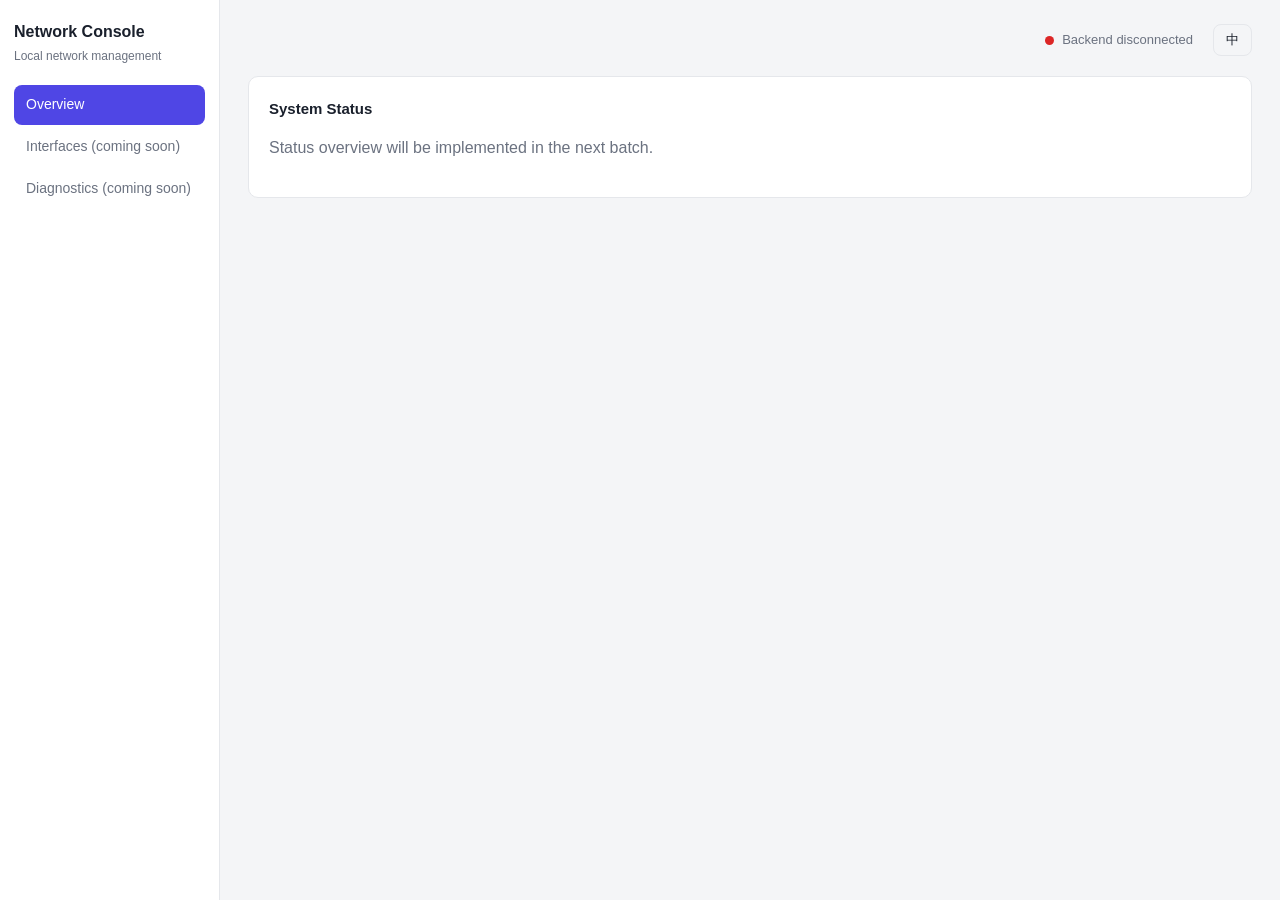
==== src/network_console/web/index.html @ 93f38b8c "chore: init macos-network-console skeleton (P0-01~P0-07)" ====
<!DOCTYPE html>
<html lang="zh-CN">
<head>
<meta charset="utf-8">
<meta name="viewport" content="width=device-width, initial-scale=1">
<meta name="csrf-token" content="__CSRF_TOKEN__">
<title>网络控制台</title>
<link rel="stylesheet" href="style.css">
</head>
<body>
<div class="app">
  <aside class="sidebar">
    <div class="brand" data-i18n="app.title"></div>
    <div class="brand-sub" data-i18n="app.subtitle"></div>
    <nav>
      <div class="nav-item active" data-i18n="nav.overview"></div>
      <div class="nav-item disabled" data-i18n="nav.interfaces"></div>
      <div class="nav-item disabled" data-i18n="nav.diagnostics"></div>
    </nav>
  </aside>

  <main class="content">
    <header class="topbar">
      <span id="backend-status" class="status-dot"></span>
      <span id="backend-status-text" data-i18n="status.connected"></span>
      <button id="lang-btn" class="btn-ghost">中</button>
    </header>

    <section class="card">
      <h2 data-i18n="status.title"></h2>
      <p class="muted" data-i18n="status.placeholder"></p>
    </section>
  </main>
</div>

<script src="i18n.js"></script>
<script src="app.js"></script>
</body>
</html>
---- src/network_console/web/style.css ----
:root {
  --bg: #f4f5f7;
  --card: #ffffff;
  --ink: #1a202c;
  --muted: #6b7280;
  --line: #e5e7eb;
  --accent: #4f46e5;
  --accent-hover: #4338ca;
  --ok: #059669;
  --bad: #dc2626;
  --warn: #d97706;
}

@media (prefers-color-scheme: dark) {
  :root {
    --bg: #101014;
    --card: #1c1c22;
    --ink: #e5e7eb;
    --muted: #9ca3af;
    --line: #2a2a33;
    --accent: #6d64f5;
    --accent-hover: #7c74f7;
    --ok: #10b981;
    --bad: #f87171;
    --warn: #fbbf24;
  }
}

* { box-sizing: border-box; }
body {
  margin: 0;
  font-family: -apple-system, "SF Pro Text", "PingFang SC", "Microsoft YaHei", sans-serif;
  background: var(--bg);
  color: var(--ink);
  line-height: 1.55;
  -webkit-font-smoothing: antialiased;
}

.app { display: flex; min-height: 100vh; }

.sidebar {
  width: 220px;
  flex-shrink: 0;
  background: var(--card);
  border-right: 1px solid var(--line);
  padding: 20px 14px;
}
.brand { font-size: 16px; font-weight: 700; }
.brand-sub { font-size: 12px; color: var(--muted); margin-top: 2px; margin-bottom: 20px; }
.nav-item {
  padding: 9px 12px;
  border-radius: 8px;
  font-size: 14px;
  cursor: pointer;
  color: var(--ink);
  margin-bottom: 2px;
}
.nav-item.active { background: var(--accent); color: #fff; }
.nav-item.disabled { color: var(--muted); cursor: default; }

.content { flex: 1; padding: 24px 28px; }
.topbar {
  display: flex;
  align-items: center;
  gap: 8px;
  justify-content: flex-end;
  margin-bottom: 20px;
}
.status-dot { width: 9px; height: 9px; border-radius: 50%; display: inline-block; }
.status-dot.ok { background: var(--ok); }
.status-dot.bad { background: var(--bad); }
#backend-status-text { font-size: 13px; color: var(--muted); margin-right: 12px; }

.btn-ghost {
  border: 1px solid var(--line);
  background: transparent;
  color: var(--ink);
  border-radius: 8px;
  padding: 6px 12px;
  font-size: 13px;
  cursor: pointer;
  font-family: inherit;
}
.btn-ghost:hover { background: var(--card); border-color: var(--accent); }

.card {
  background: var(--card);
  border: 1px solid var(--line);
  border-radius: 10px;
  padding: 20px;
}
.card h2 { margin: 0 0 10px; font-size: 15px; font-weight: 650; }
.muted { color: var(--muted); }

@media (max-width: 700px) {
  .app { flex-direction: column; }
  .sidebar { width: 100%; border-right: none; border-bottom: 1px solid var(--line); }
}
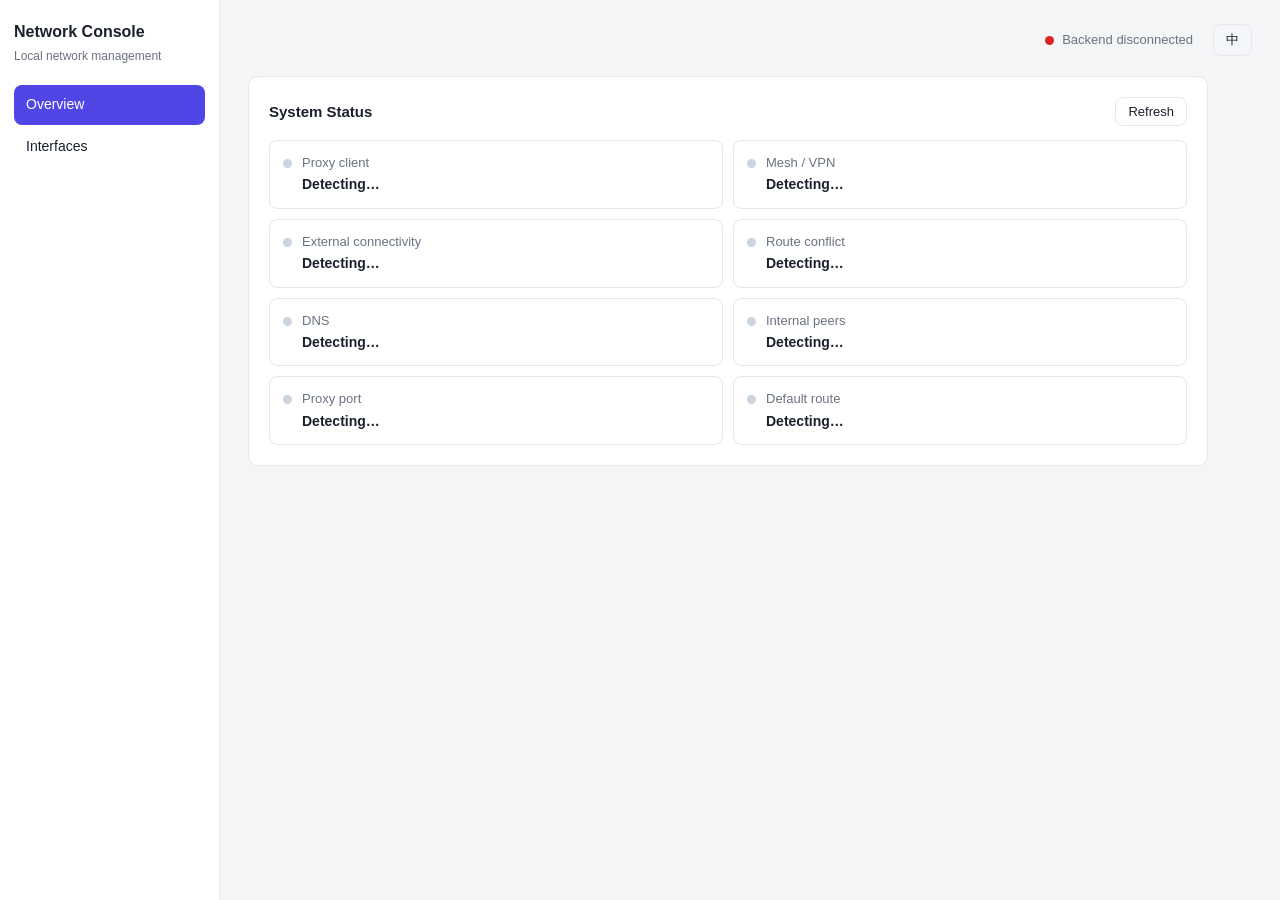
==== commit 900ed972: "feat(web): status overview + interface overview with inline SVG (P0-11)" ====
--- a/src/network_console/web/index.html
+++ b/src/network_console/web/index.html
@@ -13,9 +13,8 @@
     <div class="brand" data-i18n="app.title"></div>
     <div class="brand-sub" data-i18n="app.subtitle"></div>
     <nav>
-      <div class="nav-item active" data-i18n="nav.overview"></div>
-      <div class="nav-item disabled" data-i18n="nav.interfaces"></div>
-      <div class="nav-item disabled" data-i18n="nav.diagnostics"></div>
+      <div class="nav-item active" data-page="status" data-i18n="nav.overview"></div>
+      <div class="nav-item" data-page="interface" data-i18n="nav.interfaces"></div>
     </nav>
   </aside>
 
@@ -26,9 +25,21 @@
       <button id="lang-btn" class="btn-ghost">中</button>
     </header>
 
-    <section class="card">
-      <h2 data-i18n="status.title"></h2>
-      <p class="muted" data-i18n="status.placeholder"></p>
+    <section id="page-status" class="page">
+      <div class="card">
+        <div class="card-head">
+          <h2 data-i18n="status.title"></h2>
+          <button id="btn-check" class="btn-ghost" data-i18n="common.refresh"></button>
+        </div>
+        <div id="status-grid" aria-live="polite"></div>
+      </div>
+    </section>
+
+    <section id="page-interface" class="page" style="display:none">
+      <div class="card">
+        <div class="card-head"><h2 data-i18n="interface.title"></h2></div>
+        <div id="interface-list"></div>
+      </div>
     </section>
   </main>
 </div>
--- a/src/network_console/web/style.css
+++ b/src/network_console/web/style.css
@@ -37,62 +37,69 @@
 }
 
 .app { display: flex; min-height: 100vh; }
-
 .sidebar {
-  width: 220px;
-  flex-shrink: 0;
-  background: var(--card);
-  border-right: 1px solid var(--line);
-  padding: 20px 14px;
+  width: 220px; flex-shrink: 0; background: var(--card);
+  border-right: 1px solid var(--line); padding: 20px 14px;
 }
 .brand { font-size: 16px; font-weight: 700; }
 .brand-sub { font-size: 12px; color: var(--muted); margin-top: 2px; margin-bottom: 20px; }
 .nav-item {
-  padding: 9px 12px;
-  border-radius: 8px;
-  font-size: 14px;
-  cursor: pointer;
-  color: var(--ink);
-  margin-bottom: 2px;
+  padding: 9px 12px; border-radius: 8px; font-size: 14px; cursor: pointer;
+  color: var(--ink); margin-bottom: 2px;
 }
+.nav-item:hover { background: var(--line); }
 .nav-item.active { background: var(--accent); color: #fff; }
-.nav-item.disabled { color: var(--muted); cursor: default; }
 
 .content { flex: 1; padding: 24px 28px; }
-.topbar {
-  display: flex;
-  align-items: center;
-  gap: 8px;
-  justify-content: flex-end;
-  margin-bottom: 20px;
-}
+.topbar { display: flex; align-items: center; gap: 8px; justify-content: flex-end; margin-bottom: 20px; }
 .status-dot { width: 9px; height: 9px; border-radius: 50%; display: inline-block; }
 .status-dot.ok { background: var(--ok); }
 .status-dot.bad { background: var(--bad); }
 #backend-status-text { font-size: 13px; color: var(--muted); margin-right: 12px; }
 
 .btn-ghost {
-  border: 1px solid var(--line);
-  background: transparent;
-  color: var(--ink);
-  border-radius: 8px;
-  padding: 6px 12px;
-  font-size: 13px;
-  cursor: pointer;
-  font-family: inherit;
+  border: 1px solid var(--line); background: transparent; color: var(--ink);
+  border-radius: 8px; padding: 6px 12px; font-size: 13px; cursor: pointer; font-family: inherit;
 }
 .btn-ghost:hover { background: var(--card); border-color: var(--accent); }
 
-.card {
-  background: var(--card);
-  border: 1px solid var(--line);
-  border-radius: 10px;
-  padding: 20px;
-}
-.card h2 { margin: 0 0 10px; font-size: 15px; font-weight: 650; }
+.card { background: var(--card); border: 1px solid var(--line); border-radius: 10px; padding: 20px; }
+.card-head { display: flex; align-items: center; justify-content: space-between; margin-bottom: 14px; }
+.card-head h2 { margin: 0; font-size: 15px; font-weight: 650; }
 .muted { color: var(--muted); }
+.page { max-width: 960px; }
+
+/* 状态卡 */
+#status-grid { display: grid; grid-template-columns: 1fr 1fr; gap: 10px; }
+@media (max-width: 640px) { #status-grid { grid-template-columns: 1fr; } }
+.st { display: flex; gap: 10px; align-items: flex-start; padding: 12px 13px; border: 1px solid var(--line); border-radius: 8px; }
+.st .dot { width: 9px; height: 9px; border-radius: 50%; margin-top: 6px; flex-shrink: 0; background: #cbd5e1; }
+.st.ok .dot { background: var(--ok); }
+.st.bad .dot { background: var(--bad); }
+.st .txt { min-width: 0; }
+.st .lbl { font-size: 13px; color: var(--muted); }
+.st .val { font-size: 14px; font-weight: 600; margin-top: 1px; }
+.st.ok .val { color: var(--ok); }
+.st.bad .val { color: var(--bad); }
+.st .hint { font-size: 12px; color: var(--muted); margin-top: 3px; }
+
+/* 接口卡 */
+.gateway { font-size: 13px; margin-bottom: 12px; }
+.iface { border: 1px solid var(--line); border-radius: 8px; padding: 12px 14px; margin-bottom: 10px; }
+.iface .row1 { display: flex; align-items: center; gap: 8px; }
+.iface .dot { width: 9px; height: 9px; border-radius: 50%; background: #cbd5e1; }
+.iface.up .dot { background: var(--ok); }
+.iface.down .dot { background: var(--bad); }
+.iface .iname { font-weight: 650; font-size: 14px; }
+.iface .istate { font-size: 12px; color: var(--muted); }
+.iface .row2 { font-size: 13px; margin-top: 4px; display: flex; gap: 12px; flex-wrap: wrap; }
+.iface .imac { color: var(--muted); font-family: monospace; font-size: 12px; }
+.iface .imtu { color: var(--muted); font-size: 12px; }
+.iface .row3 { font-size: 12.5px; color: var(--muted); margin: 6px 0 4px; }
+.iface .traffic { font-variant-numeric: tabular-nums; }
 
 @media (max-width: 700px) {
   .app { flex-direction: column; }
   .sidebar { width: 100%; border-right: none; border-bottom: 1px solid var(--line); }
+  .sidebar nav { display: flex; gap: 4px; }
 }
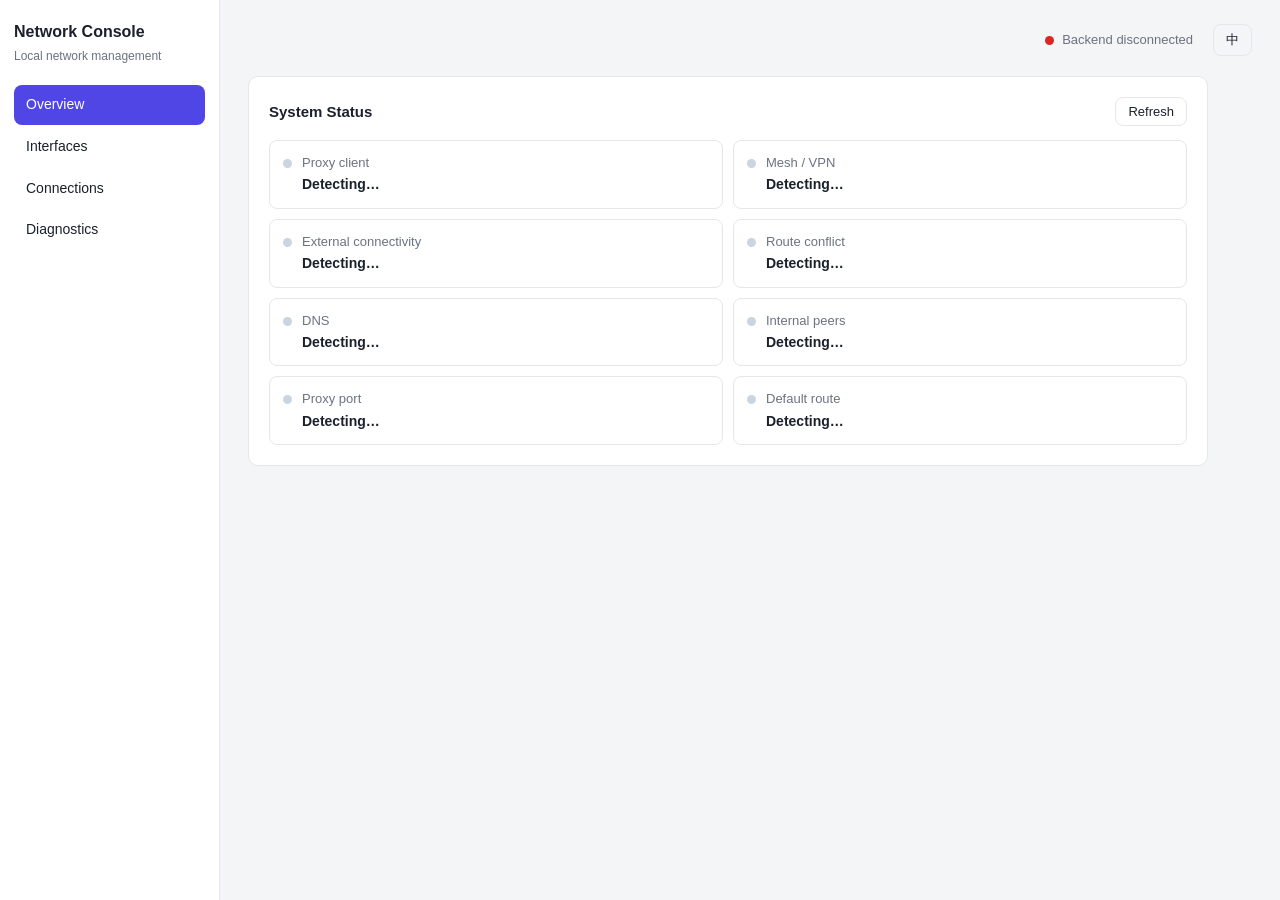
==== commit 264c795d: "feat(web): connection list + diagnostics toolbox pages (P0-12, P0-13) - 连接页：进程名/端口前端过滤，scope=own 权限提" ====
--- a/src/network_console/web/index.html
+++ b/src/network_console/web/index.html
@@ -15,6 +15,8 @@
     <nav>
       <div class="nav-item active" data-page="status" data-i18n="nav.overview"></div>
       <div class="nav-item" data-page="interface" data-i18n="nav.interfaces"></div>
+      <div class="nav-item" data-page="connection" data-i18n="nav.connections"></div>
+      <div class="nav-item" data-page="diagnostics" data-i18n="nav.diagnostics"></div>
     </nav>
   </aside>
 
@@ -41,6 +43,29 @@
         <div id="interface-list"></div>
       </div>
     </section>
+
+    <section id="page-connection" class="page" style="display:none">
+      <div class="card">
+        <div class="card-head"><h2 data-i18n="conn.title"></h2></div>
+        <div class="conn-toolbar">
+          <input id="conn-filter-proc" class="input" data-i18n-ph="conn.filterProc" autocomplete="off">
+          <input id="conn-filter-port" class="input" data-i18n-ph="conn.filterPort" autocomplete="off">
+        </div>
+        <div id="conn-meta" class="muted"></div>
+        <div id="conn-list"></div>
+      </div>
+    </section>
+
+    <section id="page-diagnostics" class="page" style="display:none">
+      <div class="card">
+        <div class="card-head">
+          <h2 data-i18n="diag.title"></h2>
+          <button id="diag-clear" class="btn-ghost" data-i18n="diag.clear"></button>
+        </div>
+        <div id="diag-tools"></div>
+        <div id="diag-results"></div>
+      </div>
+    </section>
   </main>
 </div>
 
--- a/src/network_console/web/style.css
+++ b/src/network_console/web/style.css
@@ -103,3 +103,50 @@
   .sidebar { width: 100%; border-right: none; border-bottom: 1px solid var(--line); }
   .sidebar nav { display: flex; gap: 4px; }
 }
+
+/* 输入框 */
+.input {
+  border: 1px solid var(--line); background: var(--bg); color: var(--ink);
+  border-radius: 8px; padding: 6px 10px; font-size: 13px; font-family: inherit; min-width: 0;
+}
+.input:focus { outline: none; border-color: var(--accent); }
+
+/* 连接监控 */
+.conn-toolbar { display: flex; gap: 8px; margin-bottom: 10px; }
+.conn-toolbar .input { flex: 1; }
+#conn-meta { font-size: 12px; margin-bottom: 10px; }
+.conn {
+  display: flex; align-items: center; gap: 8px; flex-wrap: wrap;
+  border: 1px solid var(--line); border-radius: 8px; padding: 7px 10px; margin-bottom: 6px;
+  font-size: 13px; font-variant-numeric: tabular-nums;
+}
+.conn.listen { border-left: 3px solid var(--ok); }
+.conn-proc { font-weight: 600; }
+.conn-pid { color: var(--muted); font-family: monospace; }
+.conn-proto { color: var(--accent); font-size: 11px; font-weight: 650; }
+.conn-addr { color: var(--muted); font-family: monospace; font-size: 12px; }
+.conn-state { font-size: 11px; padding: 1px 6px; border-radius: 4px; background: var(--line); color: var(--muted); }
+
+/* 诊断工具箱 */
+#diag-tools { display: grid; grid-template-columns: 1fr 1fr; gap: 10px; }
+@media (max-width: 640px) { #diag-tools { grid-template-columns: 1fr; } }
+.diag-tool { border: 1px solid var(--line); border-radius: 8px; padding: 12px 13px; }
+.diag-head { display: flex; align-items: center; gap: 8px; }
+.diag-name { font-weight: 650; font-size: 14px; }
+.diag-unavail { font-size: 11px; color: var(--warn); }
+.diag-desc { font-size: 12px; color: var(--muted); margin: 3px 0 8px; }
+.diag-row { display: flex; gap: 8px; }
+.diag-row .input { flex: 1; }
+.diag-status { font-size: 12px; color: var(--accent); min-height: 18px; margin-top: 6px; }
+.diag-results-title { font-size: 13px; font-weight: 650; margin: 18px 0 8px; }
+.diag-result { border: 1px solid var(--line); border-radius: 8px; padding: 10px 12px; margin-bottom: 8px; }
+.diag-result.ok { border-left: 3px solid var(--ok); }
+.diag-result.bad { border-left: 3px solid var(--bad); }
+.diag-result-head { display: flex; gap: 10px; align-items: baseline; flex-wrap: wrap; }
+.diag-result-tool { font-weight: 650; font-size: 13px; text-transform: uppercase; color: var(--accent); }
+.diag-result-target { font-family: monospace; font-size: 12px; color: var(--muted); }
+.diag-result-summary { font-size: 13px; font-weight: 600; }
+.diag-result-detail { font-size: 12px; color: var(--muted); margin-top: 4px; font-variant-numeric: tabular-nums; }
+.diag-raw { margin-top: 6px; }
+.diag-raw summary { font-size: 12px; color: var(--muted); cursor: pointer; }
+.diag-raw pre { font-size: 12px; font-family: monospace; white-space: pre-wrap; word-break: break-all; margin: 6px 0 0; padding: 8px; background: var(--bg); border-radius: 6px; }
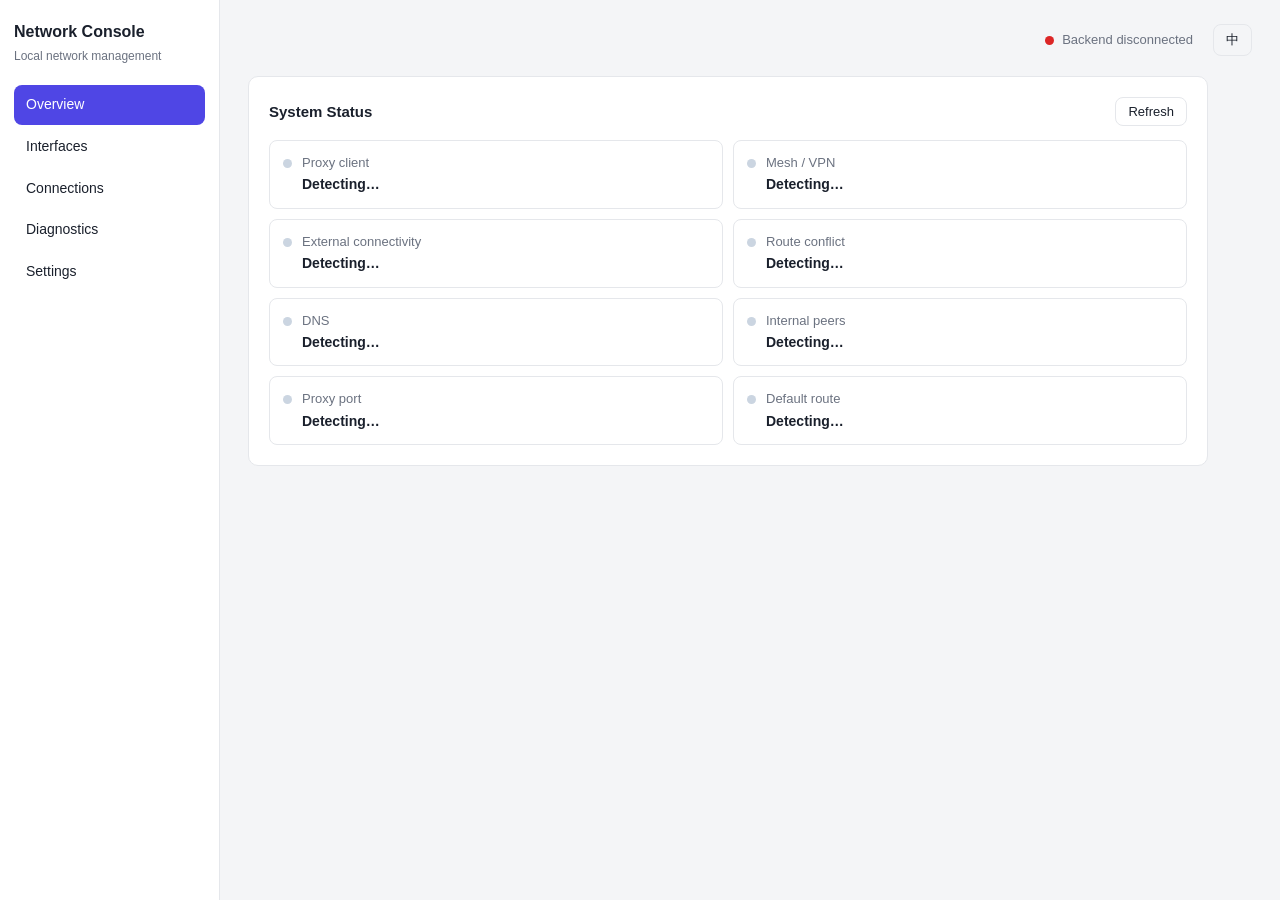
==== commit 6eccceee: "feat(web): settings page (theme/privacy) + i18n consolidation (P0-15) - 主题三态 follow/light/dark，follo" ====
--- a/src/network_console/web/index.html
+++ b/src/network_console/web/index.html
@@ -4,7 +4,14 @@
 <meta charset="utf-8">
 <meta name="viewport" content="width=device-width, initial-scale=1">
 <meta name="csrf-token" content="__CSRF_TOKEN__">
-<title>网络控制台</title>
+<title>Network Console</title>
+<script>
+(function () {
+  var m = localStorage.getItem("mnc.theme") || "follow";
+  var e = m === "follow" ? (window.matchMedia("(prefers-color-scheme: dark)").matches ? "dark" : "light") : m;
+  document.documentElement.setAttribute("data-theme", e);
+})();
+</script>
 <link rel="stylesheet" href="style.css">
 </head>
 <body>
@@ -17,6 +24,7 @@
       <div class="nav-item" data-page="interface" data-i18n="nav.interfaces"></div>
       <div class="nav-item" data-page="connection" data-i18n="nav.connections"></div>
       <div class="nav-item" data-page="diagnostics" data-i18n="nav.diagnostics"></div>
+      <div class="nav-item" data-page="settings" data-i18n="nav.settings"></div>
     </nav>
   </aside>
 
@@ -24,7 +32,7 @@
     <header class="topbar">
       <span id="backend-status" class="status-dot"></span>
       <span id="backend-status-text" data-i18n="status.connected"></span>
-      <button id="lang-btn" class="btn-ghost">中</button>
+      <button id="lang-btn" class="btn-ghost">EN</button>
     </header>
 
     <section id="page-status" class="page">
@@ -66,6 +74,34 @@
         <div id="diag-results"></div>
       </div>
     </section>
+
+    <section id="page-settings" class="page" style="display:none">
+      <div class="card">
+        <div class="card-head"><h2 data-i18n="settings.title"></h2></div>
+        <div class="setting-row">
+          <div class="setting-label" data-i18n="settings.theme"></div>
+          <div class="setting-control theme-picker" id="theme-picker">
+            <label><input type="radio" name="theme" value="follow"> <span data-i18n="settings.theme.follow"></span></label>
+            <label><input type="radio" name="theme" value="light"> <span data-i18n="settings.theme.light"></span></label>
+            <label><input type="radio" name="theme" value="dark"> <span data-i18n="settings.theme.dark"></span></label>
+          </div>
+        </div>
+        <div class="setting-row">
+          <div class="setting-label">
+            <div data-i18n="settings.privacy"></div>
+            <div class="setting-sub muted" data-i18n="settings.privacy.desc"></div>
+          </div>
+          <div class="setting-control">
+            <label class="switch">
+              <input type="checkbox" id="privacy-toggle">
+              <span class="slider"></span>
+            </label>
+          </div>
+        </div>
+        <div class="setting-note muted" data-i18n="settings.privacy.tip"></div>
+        <div class="setting-saved muted" id="settings-saved" data-i18n="settings.saved" style="display:none"></div>
+      </div>
+    </section>
   </main>
 </div>
 
--- a/src/network_console/web/style.css
+++ b/src/network_console/web/style.css
@@ -12,7 +12,7 @@
 }
 
 @media (prefers-color-scheme: dark) {
-  :root {
+  :root:not([data-theme="light"]) {
     --bg: #101014;
     --card: #1c1c22;
     --ink: #e5e7eb;
@@ -24,6 +24,19 @@
     --bad: #f87171;
     --warn: #fbbf24;
   }
+}
+
+:root[data-theme="dark"] {
+  --bg: #101014;
+  --card: #1c1c22;
+  --ink: #e5e7eb;
+  --muted: #9ca3af;
+  --line: #2a2a33;
+  --accent: #6d64f5;
+  --accent-hover: #7c74f7;
+  --ok: #10b981;
+  --bad: #f87171;
+  --warn: #fbbf24;
 }
 
 * { box-sizing: border-box; }
@@ -150,3 +163,23 @@
 .diag-raw { margin-top: 6px; }
 .diag-raw summary { font-size: 12px; color: var(--muted); cursor: pointer; }
 .diag-raw pre { font-size: 12px; font-family: monospace; white-space: pre-wrap; word-break: break-all; margin: 6px 0 0; padding: 8px; background: var(--bg); border-radius: 6px; }
+.diag-warning { margin-top: 6px; padding: 8px 10px; border: 1px solid var(--warn); border-left: 3px solid var(--warn); background: rgba(217,119,6,0.08); color: var(--ink); border-radius: 6px; font-size: 12px; line-height: 1.5; }
+
+/* 设置页 */
+.setting-row { display: flex; align-items: center; justify-content: space-between; gap: 16px; padding: 12px 0; border-bottom: 1px solid var(--line); }
+.setting-label { font-size: 14px; font-weight: 600; }
+.setting-sub { font-size: 12px; font-weight: 400; margin-top: 2px; }
+.setting-control { flex-shrink: 0; }
+.theme-picker { display: flex; gap: 14px; }
+.theme-picker label { display: flex; align-items: center; gap: 5px; font-size: 13px; cursor: pointer; }
+.theme-picker input { accent-color: var(--accent); }
+.setting-note { font-size: 12px; margin-top: 12px; line-height: 1.6; }
+.setting-saved { font-size: 12px; color: var(--ok); margin-top: 8px; }
+
+/* 开关 */
+.switch { position: relative; display: inline-block; width: 44px; height: 24px; }
+.switch input { opacity: 0; width: 0; height: 0; }
+.slider { position: absolute; cursor: pointer; inset: 0; background: var(--line); border-radius: 24px; transition: 0.2s; }
+.slider::before { content: ""; position: absolute; height: 18px; width: 18px; left: 3px; top: 3px; background: #fff; border-radius: 50%; transition: 0.2s; }
+.switch input:checked + .slider { background: var(--accent); }
+.switch input:checked + .slider::before { transform: translateX(20px); }
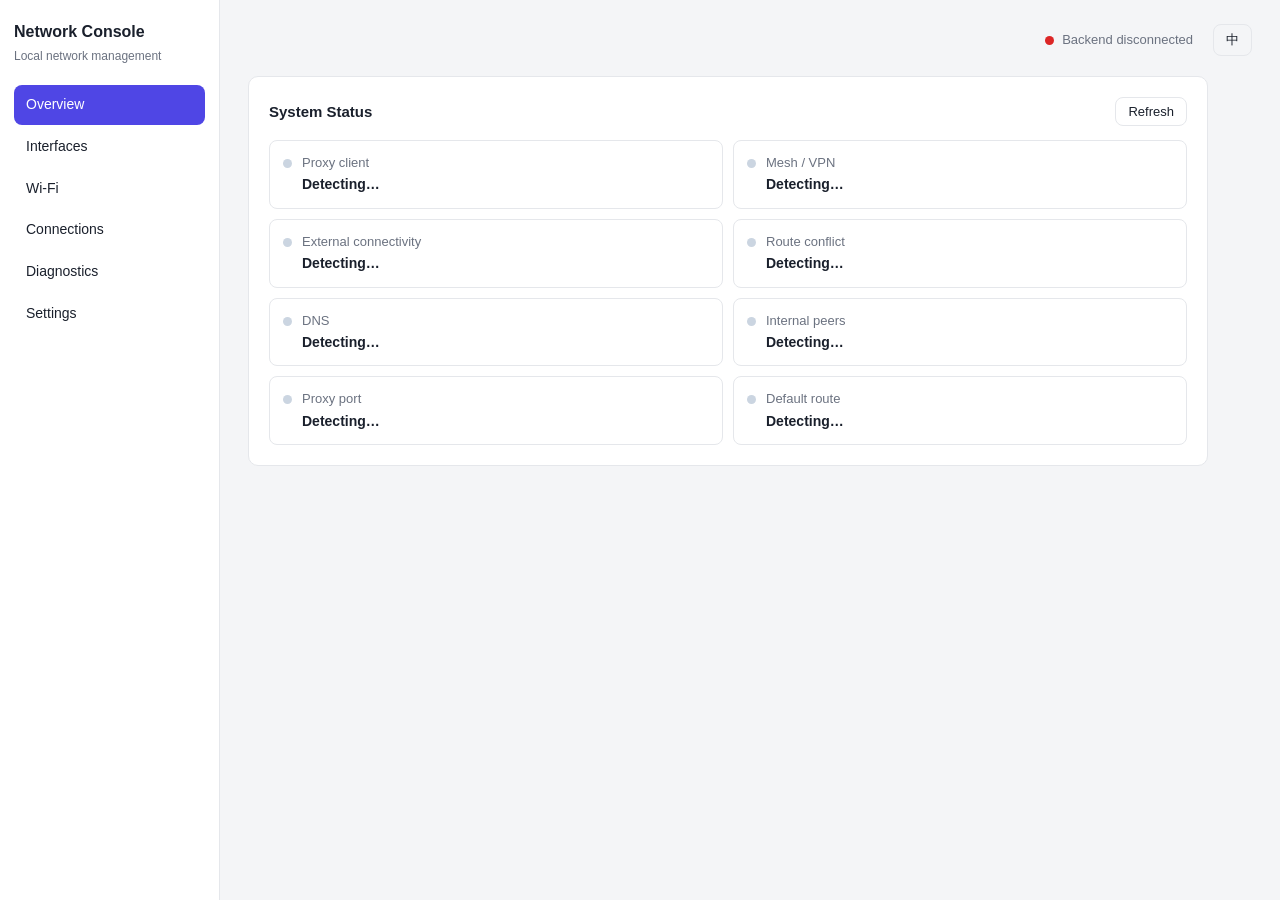
==== commit 4f848947: "feat(web): Wi-Fi 详情页 (P1-01 frontend) - 懒加载：首次进页才请求 /api/wifi（system_profiler 慢命令不进主环） - SSID 默认遮罩 +" ====
--- a/src/network_console/web/index.html
+++ b/src/network_console/web/index.html
@@ -22,6 +22,7 @@
     <nav>
       <div class="nav-item active" data-page="status" data-i18n="nav.overview"></div>
       <div class="nav-item" data-page="interface" data-i18n="nav.interfaces"></div>
+      <div class="nav-item" data-page="wifi" data-i18n="nav.wifi"></div>
       <div class="nav-item" data-page="connection" data-i18n="nav.connections"></div>
       <div class="nav-item" data-page="diagnostics" data-i18n="nav.diagnostics"></div>
       <div class="nav-item" data-page="settings" data-i18n="nav.settings"></div>
@@ -49,6 +50,13 @@
       <div class="card">
         <div class="card-head"><h2 data-i18n="interface.title"></h2></div>
         <div id="interface-list"></div>
+      </div>
+    </section>
+
+    <section id="page-wifi" class="page" style="display:none">
+      <div class="card">
+        <div class="card-head"><h2 data-i18n="wifi.title"></h2></div>
+        <div id="wifi-content"></div>
       </div>
     </section>
 
--- a/src/network_console/web/style.css
+++ b/src/network_console/web/style.css
@@ -183,3 +183,23 @@
 .slider::before { content: ""; position: absolute; height: 18px; width: 18px; left: 3px; top: 3px; background: #fff; border-radius: 50%; transition: 0.2s; }
 .switch input:checked + .slider { background: var(--accent); }
 .switch input:checked + .slider::before { transform: translateX(20px); }
+
+/* Wi-Fi */
+.wifi-head { display: flex; align-items: center; gap: 10px; margin-bottom: 14px; flex-wrap: wrap; }
+.wifi-ssid { font-size: 18px; font-weight: 650; letter-spacing: 0.5px; }
+.btn-mini { padding: 2px 8px; font-size: 13px; line-height: 1.4; }
+.wifi-bars { vertical-align: middle; }
+.wifi-grade { font-size: 13px; font-weight: 650; padding: 2px 8px; border-radius: 6px; }
+.wifi-grade.grade-excellent { color: #059669; background: rgba(5,150,105,0.12); }
+.wifi-grade.grade-good { color: #10b981; background: rgba(16,185,129,0.12); }
+.wifi-grade.grade-fair { color: #d97706; background: rgba(217,119,6,0.12); }
+.wifi-grade.grade-poor { color: #dc2626; background: rgba(220,38,38,0.12); }
+.wifi-grade.grade-unknown { color: var(--muted); background: var(--line); }
+.wifi-grid { display: grid; grid-template-columns: 1fr 1fr; gap: 8px 16px; margin-bottom: 12px; }
+@media (max-width: 640px) { .wifi-grid { grid-template-columns: 1fr; } }
+.wifi-field { display: flex; justify-content: space-between; gap: 10px; padding: 6px 0; border-bottom: 1px solid var(--line); font-size: 13px; }
+.wifi-label { color: var(--muted); }
+.wifi-value { font-weight: 600; font-variant-numeric: tabular-nums; }
+.wifi-preferred-title { font-size: 13px; font-weight: 650; margin: 10px 0 6px; }
+.wifi-preferred-list { display: flex; flex-wrap: wrap; gap: 6px; }
+.wifi-chip { font-size: 12px; padding: 3px 8px; border-radius: 12px; background: var(--line); color: var(--ink); }
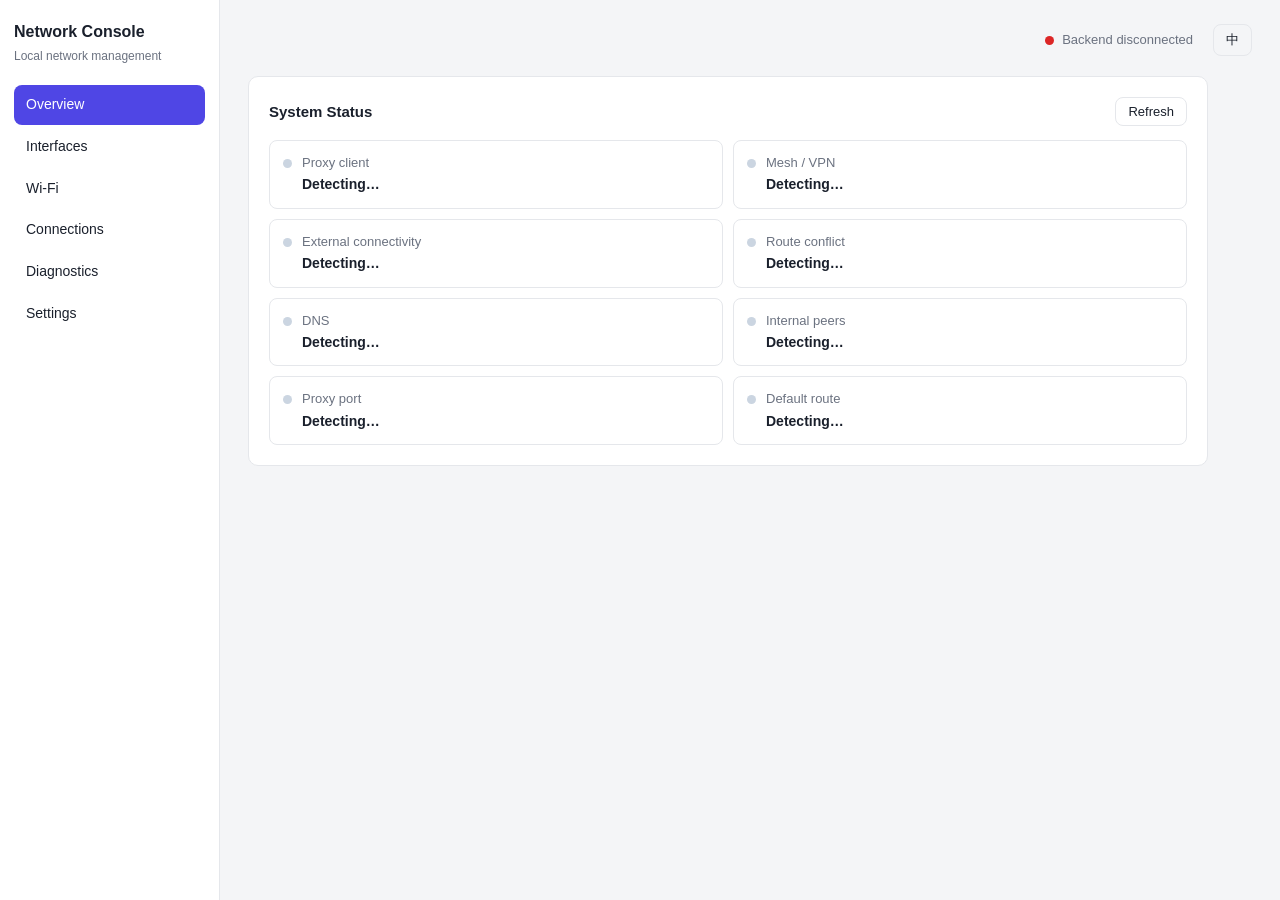
==== commit 7de169b5: "feat(web): integrate UI components + unify innerHTML + bilingual CoC Wire the new UI components into" ====
--- a/src/network_console/web/index.html
+++ b/src/network_console/web/index.html
@@ -13,6 +13,7 @@
 })();
 </script>
 <link rel="stylesheet" href="style.css">
+<link rel="stylesheet" href="ui/ui.css">
 </head>
 <body>
 <div class="app">
@@ -107,13 +108,16 @@
           </div>
         </div>
         <div class="setting-note muted" data-i18n="settings.privacy.tip"></div>
-        <div class="setting-saved muted" id="settings-saved" data-i18n="settings.saved" style="display:none"></div>
+        <div class="setting-saved muted" id="settings-saved" data-i18n="settings.saved"></div>
       </div>
     </section>
   </main>
 </div>
 
 <script src="i18n.js"></script>
+<script src="ui/toast.js"></script>
+<script src="ui/modal.js"></script>
+<script src="ui/table.js"></script>
 <script src="app.js"></script>
 </body>
 </html>
--- a/src/network_console/web/style.css
+++ b/src/network_console/web/style.css
@@ -139,6 +139,7 @@
 .conn-proto { color: var(--accent); font-size: 11px; font-weight: 650; }
 .conn-addr { color: var(--muted); font-family: monospace; font-size: 12px; }
 .conn-state { font-size: 11px; padding: 1px 6px; border-radius: 4px; background: var(--line); color: var(--muted); }
+.conn-count { font-size: 11px; color: var(--muted); font-weight: 650; }
 
 /* 诊断工具箱 */
 #diag-tools { display: grid; grid-template-columns: 1fr 1fr; gap: 10px; }
@@ -174,7 +175,8 @@
 .theme-picker label { display: flex; align-items: center; gap: 5px; font-size: 13px; cursor: pointer; }
 .theme-picker input { accent-color: var(--accent); }
 .setting-note { font-size: 12px; margin-top: 12px; line-height: 1.6; }
-.setting-saved { font-size: 12px; color: var(--ok); margin-top: 8px; }
+.setting-saved { display: none; font-size: 12px; color: var(--ok); margin-top: 8px; }
+.setting-saved.show { display: block; }
 
 /* 开关 */
 .switch { position: relative; display: inline-block; width: 44px; height: 24px; }
@@ -203,3 +205,11 @@
 .wifi-preferred-title { font-size: 13px; font-weight: 650; margin: 10px 0 6px; }
 .wifi-preferred-list { display: flex; flex-wrap: wrap; gap: 6px; }
 .wifi-chip { font-size: 12px; padding: 3px 8px; border-radius: 12px; background: var(--line); color: var(--ink); }
+
+/* 提示气泡（toast） */
+#toast {
+  position: fixed; bottom: 24px; left: 50%; transform: translateX(-50%);
+  background: var(--ink); color: var(--bg); padding: 8px 16px; border-radius: 8px;
+  font-size: 13px; box-shadow: 0 4px 16px rgba(0,0,0,0.18); z-index: 100;
+  display: none; max-width: 80vw;
+}
--- a/src/network_console/web/ui/ui.css
+++ b/src/network_console/web/ui/ui.css
@@ -0,0 +1,139 @@
+/* ui.css —— 三组件（toast / modal / table）合一的样式
+   视觉沿用 Apple 风，复用全局 CSS 变量（--card / --line / --accent / --ink / --bg / --muted / --ok / --warn / --bad）。 */
+
+/* ---------- toast ---------- */
+#toast-container {
+  position: fixed;
+  right: 24px;
+  bottom: 24px;
+  display: flex;
+  flex-direction: column;
+  gap: 8px;
+  z-index: 200;
+  max-width: 80vw;
+}
+.toast {
+  display: flex;
+  align-items: center;
+  gap: 8px;
+  padding: 10px 14px;
+  border-radius: 8px;
+  background: var(--card);
+  border: 1px solid var(--line);
+  box-shadow: 0 4px 16px rgba(0, 0, 0, 0.12);
+  font-size: 13px;
+  color: var(--ink);
+  opacity: 0;
+  transform: translateY(6px);
+  transition: opacity 0.18s ease, transform 0.18s ease;
+}
+.toast.show {
+  opacity: 1;
+  transform: translateY(0);
+}
+.toast-icon {
+  flex-shrink: 0;
+  width: 18px;
+  height: 18px;
+  display: inline-flex;
+  align-items: center;
+  justify-content: center;
+  border-radius: 50%;
+  font-size: 11px;
+  font-weight: 700;
+  color: #fff;
+}
+.toast-info .toast-icon { background: var(--muted); }
+.toast-success .toast-icon { background: var(--ok); }
+.toast-warn .toast-icon { background: var(--warn); }
+.toast-error .toast-icon { background: var(--bad); }
+.toast-text { min-width: 0; word-break: break-word; }
+
+/* ---------- modal ---------- */
+.modal-overlay {
+  position: fixed;
+  inset: 0;
+  background: rgba(0, 0, 0, 0.4);
+  display: flex;
+  align-items: center;
+  justify-content: center;
+  z-index: 300;
+}
+.modal {
+  background: var(--card);
+  border: 1px solid var(--line);
+  border-radius: 12px;
+  padding: 20px;
+  min-width: 320px;
+  max-width: 480px;
+  box-shadow: 0 12px 40px rgba(0, 0, 0, 0.24);
+}
+.modal-title {
+  font-size: 15px;
+  font-weight: 650;
+  margin-bottom: 10px;
+}
+.modal-body {
+  font-size: 13px;
+  color: var(--ink);
+  line-height: 1.6;
+  margin-bottom: 16px;
+  white-space: pre-wrap;
+}
+.modal-actions {
+  display: flex;
+  justify-content: flex-end;
+  gap: 8px;
+}
+/* 用 .modal-btn-primary 而非裸 .btn-primary，避免污染全局按钮类 */
+.modal-btn-primary {
+  border: 1px solid var(--accent);
+  background: var(--accent);
+  color: #fff;
+  border-radius: 8px;
+  padding: 6px 14px;
+  font-size: 13px;
+  cursor: pointer;
+  font-family: inherit;
+}
+.modal-btn-primary:hover { background: var(--accent-hover); }
+
+/* ---------- table ---------- */
+/* border-collapse: separate + border-spacing: 0 —— Safari 对 border-collapse
+   配合 thead position: sticky 有历史 bug，separate 是更稳妥的退化方案 */
+.ui-table {
+  width: 100%;
+  border-collapse: separate;
+  border-spacing: 0;
+  font-size: 13px;
+}
+.ui-table tbody td {
+  padding: 8px 10px;
+  border-bottom: 1px solid var(--line);
+  color: var(--ink);
+}
+.ui-table thead th {
+  text-align: left;
+  font-weight: 650;
+  padding: 8px 10px;
+  border-bottom: 1px solid var(--line);
+  background: var(--card);
+}
+.ui-table.sticky thead th {
+  position: sticky;
+  top: 0;
+  z-index: 1;
+}
+.ui-table thead th.sortable {
+  cursor: pointer;
+  user-select: none;
+}
+.ui-table thead th.sorted-asc::after { content: " ↑"; color: var(--accent); }
+.ui-table thead th.sorted-desc::after { content: " ↓"; color: var(--accent); }
+.ui-table tbody tr.clickable { cursor: pointer; }
+.ui-table tbody tr.clickable:hover { background: var(--line); }
+.ui-table-empty {
+  text-align: center;
+  color: var(--muted);
+  padding: 16px !important;
+}
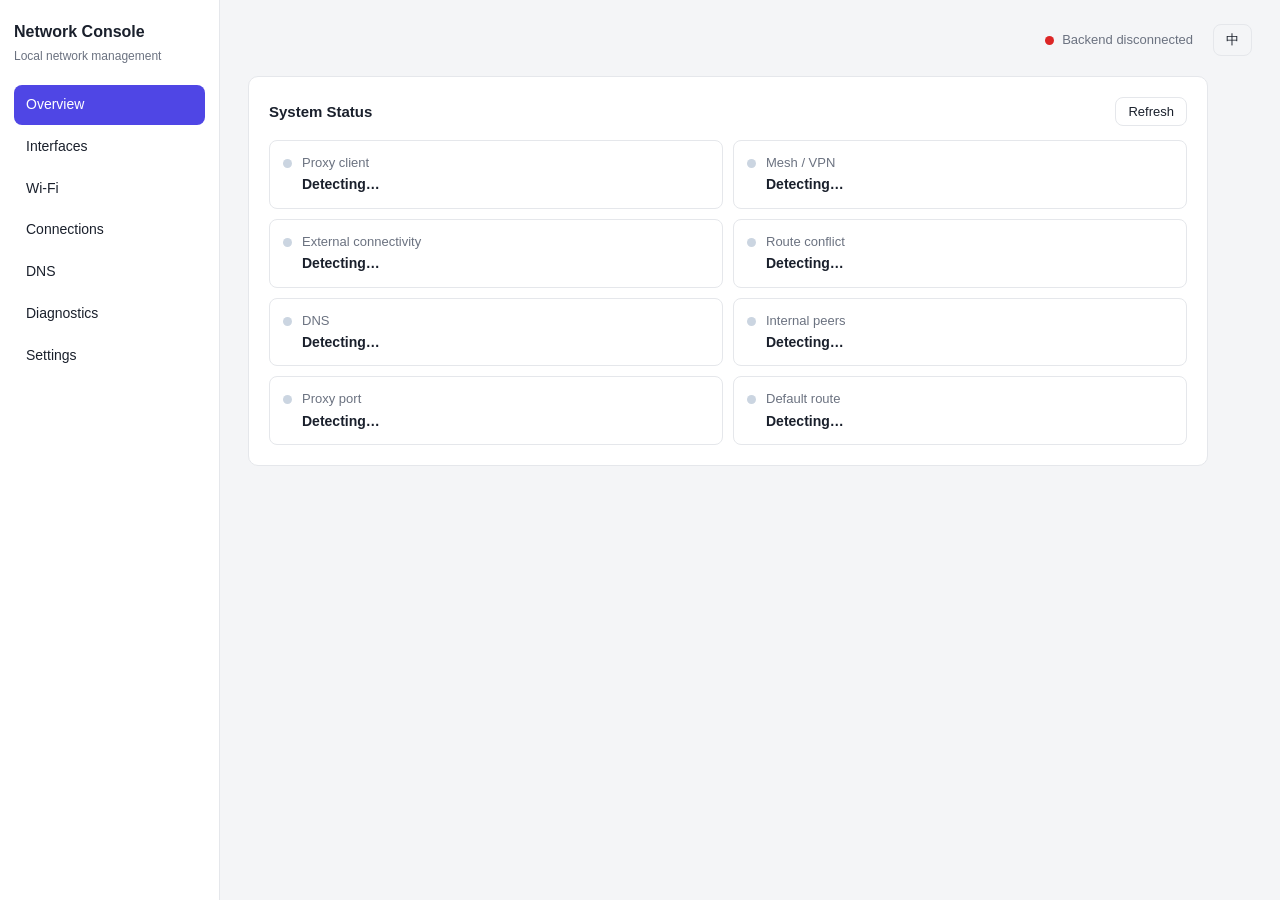
==== commit 57d7ea08: "feat(dns): DNS overview + record query (P1-02) DNS management page, overview + query only (no switch" ====
--- a/src/network_console/web/index.html
+++ b/src/network_console/web/index.html
@@ -25,6 +25,7 @@
       <div class="nav-item" data-page="interface" data-i18n="nav.interfaces"></div>
       <div class="nav-item" data-page="wifi" data-i18n="nav.wifi"></div>
       <div class="nav-item" data-page="connection" data-i18n="nav.connections"></div>
+      <div class="nav-item" data-page="dns" data-i18n="nav.dns"></div>
       <div class="nav-item" data-page="diagnostics" data-i18n="nav.diagnostics"></div>
       <div class="nav-item" data-page="settings" data-i18n="nav.settings"></div>
     </nav>
@@ -73,6 +74,32 @@
       </div>
     </section>
 
+    <section id="page-dns" class="page" style="display:none">
+      <div class="card">
+        <div class="card-head">
+          <h2 data-i18n="dns.title"></h2>
+          <button id="dns-refresh" class="btn-ghost" data-i18n="common.refresh"></button>
+        </div>
+        <div id="dns-overview"></div>
+        <div class="dns-query">
+          <div class="dns-query-head" data-i18n="dns.queryTitle"></div>
+          <div class="dns-query-form">
+            <input id="dns-query-domain" class="input" data-i18n-ph="dns.queryPlaceholder" autocomplete="off">
+            <select id="dns-query-type" class="input">
+              <option value="A">A</option>
+              <option value="AAAA">AAAA</option>
+              <option value="CNAME">CNAME</option>
+              <option value="MX">MX</option>
+              <option value="TXT">TXT</option>
+              <option value="NS">NS</option>
+            </select>
+            <button id="dns-query-btn" class="btn-ghost" data-i18n="dns.queryBtn"></button>
+          </div>
+          <div id="dns-query-result"></div>
+        </div>
+      </div>
+    </section>
+
     <section id="page-diagnostics" class="page" style="display:none">
       <div class="card">
         <div class="card-head">
@@ -80,6 +107,17 @@
           <button id="diag-clear" class="btn-ghost" data-i18n="diag.clear"></button>
         </div>
         <div id="diag-tools"></div>
+        <div class="topsites-block">
+          <div class="topsites-head">
+            <button id="btn-top100" class="btn-ghost" data-i18n="speed.top100"></button>
+            <div id="speed-status" class="muted"></div>
+          </div>
+          <div class="topsites-view">
+            <button id="vg-chart" class="btn-ghost btn-mini on" data-i18n="speed.chart"></button>
+            <button id="vg-table" class="btn-ghost btn-mini" data-i18n="speed.table"></button>
+          </div>
+          <div id="speed-result"></div>
+        </div>
         <div id="diag-results"></div>
       </div>
     </section>
--- a/src/network_console/web/style.css
+++ b/src/network_console/web/style.css
@@ -206,10 +206,38 @@
 .wifi-preferred-list { display: flex; flex-wrap: wrap; gap: 6px; }
 .wifi-chip { font-size: 12px; padding: 3px 8px; border-radius: 12px; background: var(--line); color: var(--ink); }
 
-/* 提示气泡（toast） */
-#toast {
-  position: fixed; bottom: 24px; left: 50%; transform: translateX(-50%);
-  background: var(--ink); color: var(--bg); padding: 8px 16px; border-radius: 8px;
-  font-size: 13px; box-shadow: 0 4px 16px rgba(0,0,0,0.18); z-index: 100;
-  display: none; max-width: 80vw;
-}
+/* Top 100 测速 */
+.topsites-block { margin-top: 18px; padding-top: 14px; border-top: 1px solid var(--line); }
+.topsites-head { display: flex; align-items: center; gap: 10px; margin-bottom: 8px; }
+.topsites-head #speed-status { font-size: 12px; }
+.topsites-view { display: flex; gap: 6px; margin-bottom: 8px; }
+.btn-mini { padding: 2px 8px; font-size: 12px; }
+.topsites-view .on { border-color: var(--accent); color: var(--accent); }
+.chart-row { display: flex; align-items: center; gap: 10px; margin-bottom: 6px; font-size: 13px; }
+.chart-label { width: 180px; text-align: right; color: var(--ink); text-decoration: none; overflow: hidden; text-overflow: ellipsis; white-space: nowrap; flex-shrink: 0; }
+.chart-label:hover { color: var(--accent); text-decoration: underline; }
+.chart-track { flex: 1; background: var(--line); border-radius: 4px; height: 14px; overflow: hidden; }
+.chart-bar { height: 100%; border-radius: 4px; min-width: 2px; }
+.bar-fast { background: var(--ok); }
+.bar-mid { background: var(--warn); }
+.bar-slow { background: var(--bad); }
+.bar-fail { background: var(--muted); }
+.chart-val { width: 80px; font-variant-numeric: tabular-nums; color: var(--muted); flex-shrink: 0; }
+
+/* DNS 概览 */
+.dns-resolver { padding: 10px 0; border-bottom: 1px solid var(--line); font-size: 13px; }
+.dns-resolver-head { display: flex; align-items: center; gap: 8px; margin-bottom: 4px; }
+.dns-resolver-title { font-weight: 650; }
+.dns-resolver-ns { font-variant-numeric: tabular-nums; margin-bottom: 2px; }
+.dns-resolver-domain { font-variant-numeric: tabular-nums; margin-bottom: 2px; }
+.dns-resolver-meaning { color: var(--accent); font-size: 12px; margin-top: 4px; }
+.dns-service-title { font-weight: 650; margin: 14px 0 6px; font-size: 13px; }
+.dns-service { display: flex; flex-wrap: wrap; gap: 8px 12px; padding: 6px 0; border-bottom: 1px solid var(--line); font-size: 13px; align-items: baseline; }
+.dns-service-name { font-weight: 600; min-width: 120px; }
+.dns-service-servers { font-variant-numeric: tabular-nums; }
+.dns-service-meaning { font-size: 12px; }
+.dns-query { margin-top: 16px; padding-top: 14px; border-top: 1px solid var(--line); }
+.dns-query-head { font-weight: 650; margin-bottom: 8px; font-size: 13px; }
+.dns-query-form { display: flex; gap: 8px; align-items: center; flex-wrap: wrap; }
+.dns-query-form .input { flex: 1; min-width: 160px; }
+#dns-query-result { margin-top: 10px; }
